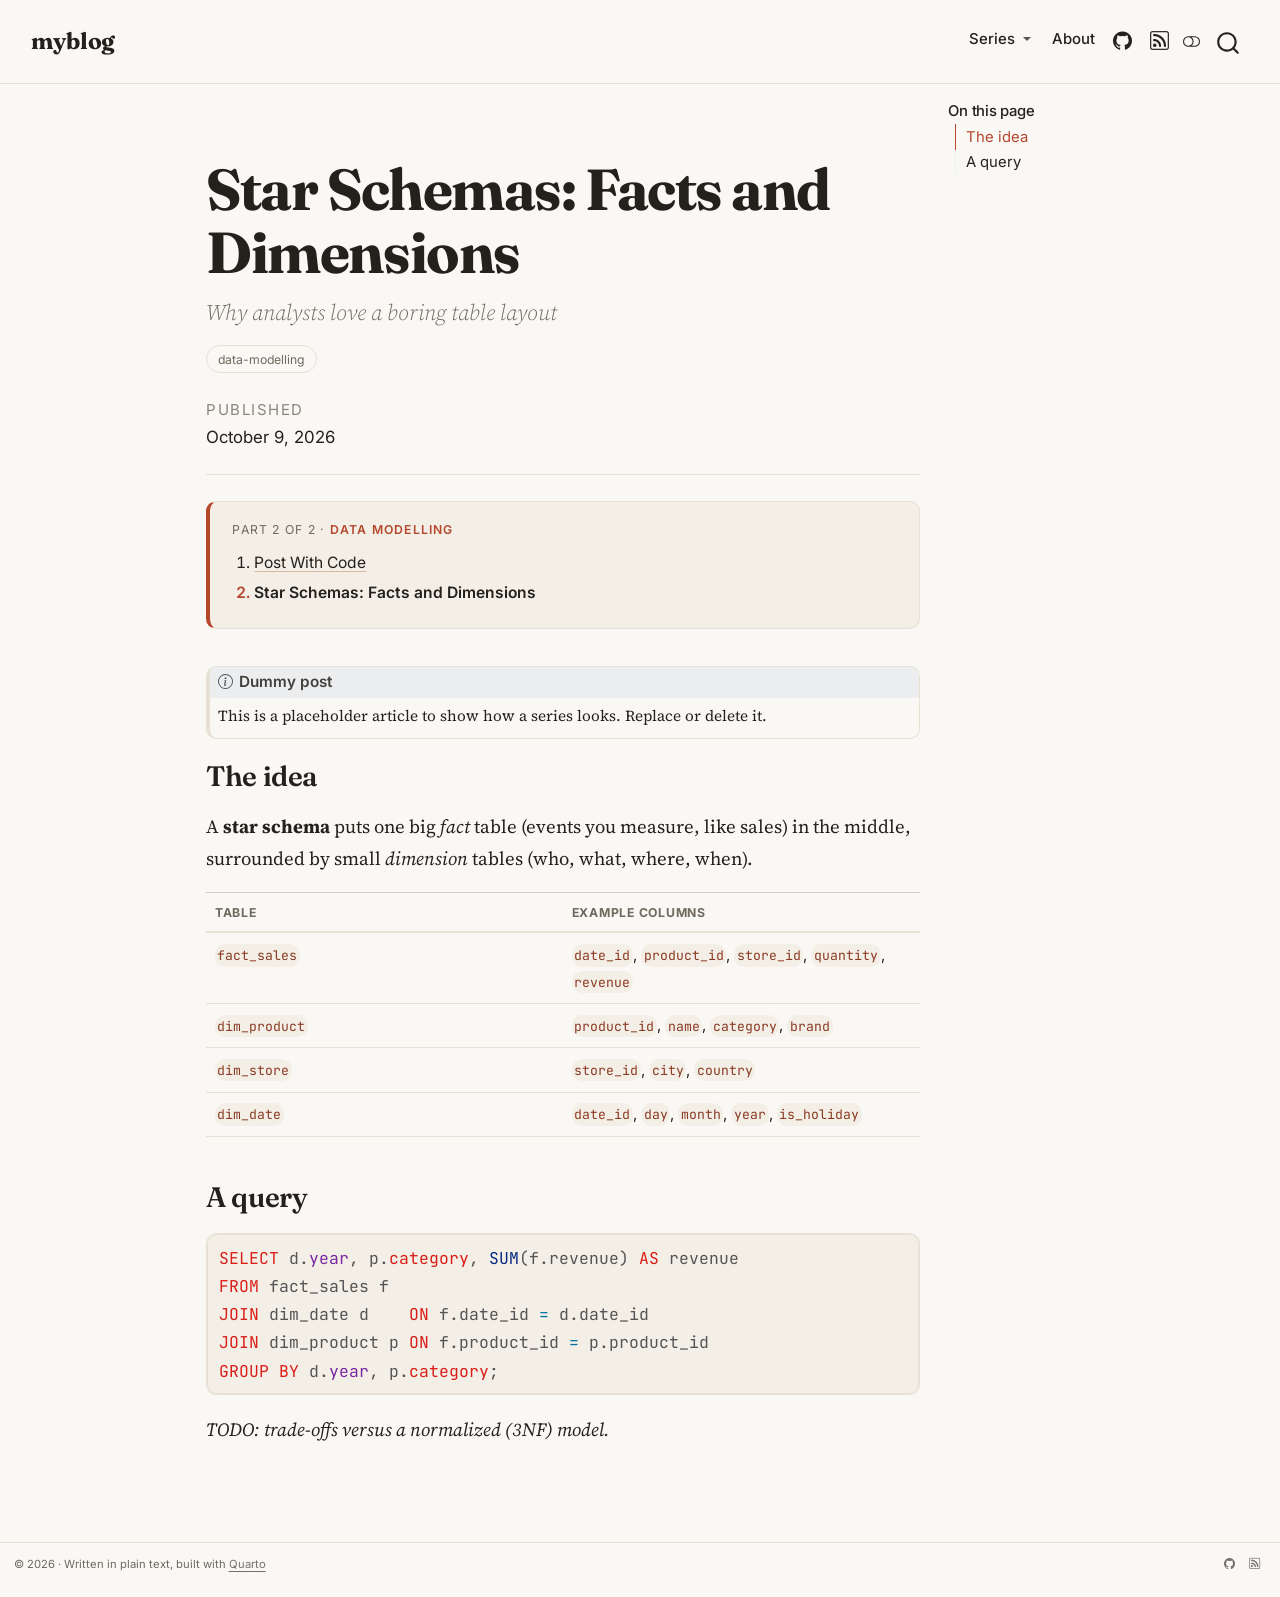
==== posts/2026-10-09-data-modelling-star-schema/index.html @ a40e3452 "Built site for gh-pages" ====
<!DOCTYPE html>
<html xmlns="http://www.w3.org/1999/xhtml" lang="en" xml:lang="en"><head>

<meta charset="utf-8">
<meta name="generator" content="quarto-1.10.19">

<meta name="viewport" content="width=device-width, initial-scale=1.0, user-scalable=yes">

<meta name="dcterms.date" content="2026-10-09">

<title>Star Schemas: Facts and Dimensions – myblog</title>
<style>
/* Default styles provided by pandoc.
** See https://pandoc.org/MANUAL.html#variables-for-html for config info.
*/
span.smallcaps{font-variant: small-caps;}
div.columns{display: flex; gap: 1.5em;}
div.column{flex: auto;}
@media screen {
div.columns{gap: min(4vw, 1.5em);}
div.column{overflow-x: auto;}
}
div.hanging-indent{margin-left: 1.5em; text-indent: -1.5em;}
ul.task-list{list-style: none;}
ul.task-list li input[type="checkbox"] {
  width: 0.8em;
  margin: 0 0.8em 0.2em -1em; /* quarto-specific, see https://github.com/quarto-dev/quarto-cli/issues/4556 */ 
  vertical-align: middle;
}
/* CSS for syntax highlighting */
html { -webkit-text-size-adjust: 100%; }
pre > code.sourceCode { white-space: pre; position: relative; }
pre > code.sourceCode > span { display: inline-block; line-height: 1.25; }
pre > code.sourceCode > span:empty { height: 1.2em; }
.sourceCode { overflow: visible; }
code.sourceCode > span { color: inherit; text-decoration: inherit; }
div.sourceCode { margin: 1em 0; }
pre.sourceCode { margin: 0; }
@media screen {
div.sourceCode { overflow: auto; }
}
@media print {
pre > code.sourceCode { white-space: pre-wrap; }
pre > code.sourceCode > span { text-indent: -5em; padding-left: 5em; }
}
pre.numberSource code
  { counter-reset: source-line 0; }
pre.numberSource code > span
  { position: relative; left: -4em; counter-increment: source-line; }
pre.numberSource code > span > a:first-child::before
  { content: counter(source-line);
    position: relative; left: -1em; text-align: right; vertical-align: baseline;
    border: none; display: inline-block;
    -webkit-touch-callout: none; -webkit-user-select: none;
    -khtml-user-select: none; -moz-user-select: none;
    -ms-user-select: none; user-select: none;
    padding: 0 4px; width: 4em;
  }
pre.numberSource { margin-left: 3em;  padding-left: 4px; }
div.sourceCode
  {   }
@media screen {
pre > code.sourceCode > span > a:first-child::before { text-decoration: underline; }
}
</style>


<script src="../../site_libs/quarto-nav/quarto-nav.js"></script>
<script src="../../site_libs/quarto-nav/headroom.min.js"></script>
<script src="../../site_libs/clipboard/clipboard.min.js"></script>
<script src="../../site_libs/quarto-search/autocomplete.umd.js"></script>
<script src="../../site_libs/quarto-search/fuse.min.js"></script>
<script src="../../site_libs/quarto-search/quarto-search.js"></script>
<meta name="quarto:offset" content="../../">
<script src="../../site_libs/quarto-html/quarto.js" type="module"></script>
<script src="../../site_libs/quarto-html/tabsets/tabsets.js" type="module"></script>
<script src="../../site_libs/quarto-html/popper.min.js"></script>
<script src="../../site_libs/quarto-html/tippy.umd.min.js"></script>
<script src="../../site_libs/quarto-html/anchor.min.js"></script>
<link href="../../site_libs/quarto-html/tippy.css" rel="stylesheet">
<link href="../../site_libs/quarto-html/quarto-syntax-highlighting-46bde0743d15085584e985840bca641f.css" rel="stylesheet" class="quarto-color-scheme" id="quarto-text-highlighting-styles">
<link href="../../site_libs/quarto-html/quarto-syntax-highlighting-dark-e36f500f64efe7cbc6f6454f2710553b.css" rel="stylesheet" class="quarto-color-scheme quarto-color-alternate" id="quarto-text-highlighting-styles">
<link href="../../site_libs/quarto-html/quarto-syntax-highlighting-46bde0743d15085584e985840bca641f.css" rel="stylesheet" class="quarto-color-scheme-extra" id="quarto-text-highlighting-styles">
<script src="../../site_libs/bootstrap/bootstrap.min.js"></script>
<link href="../../site_libs/bootstrap/bootstrap-icons.css" rel="stylesheet">
<link href="../../site_libs/bootstrap/bootstrap-b11d441aba3d8cb28b37b365ed7ef431.min.css" rel="stylesheet" append-hash="true" class="quarto-color-scheme" id="quarto-bootstrap" data-mode="light">
<link href="../../site_libs/bootstrap/bootstrap-dark-6c44ea9e0fedc453d15ab07320824f9f.min.css" rel="stylesheet" append-hash="true" class="quarto-color-scheme quarto-color-alternate" id="quarto-bootstrap" data-mode="dark">
<link href="../../site_libs/bootstrap/bootstrap-b11d441aba3d8cb28b37b365ed7ef431.min.css" rel="stylesheet" append-hash="true" class="quarto-color-scheme-extra" id="quarto-bootstrap" data-mode="light">
<script id="quarto-search-options" type="application/json">{
  "location": "navbar",
  "copy-button": false,
  "collapse-after": 3,
  "panel-placement": "end",
  "type": "overlay",
  "limit": 50,
  "keyboard-shortcut": [
    "f",
    "/",
    "s"
  ],
  "show-item-context": false,
  "language": {
    "search-no-results-text": "No results",
    "search-matching-documents-text": "matching documents",
    "search-copy-link-title": "Copy link to search",
    "search-hide-matches-text": "Hide additional matches",
    "search-more-match-text": "more match in this document",
    "search-more-matches-text": "more matches in this document",
    "search-clear-button-title": "Clear",
    "search-text-placeholder": "",
    "search-detached-cancel-button-title": "Cancel",
    "search-submit-button-title": "Submit",
    "search-label": "Search"
  }
}</script>
<style>html{ scroll-behavior: smooth; }</style>


</head>

<body class="nav-fixed quarto-light"><script id="quarto-html-before-body" type="application/javascript">
    const toggleBodyColorMode = (bsSheetEl) => {
      const mode = bsSheetEl.getAttribute("data-mode");
      const bodyEl = window.document.querySelector("body");
      if (mode === "dark") {
        bodyEl.classList.add("quarto-dark");
        bodyEl.classList.remove("quarto-light");
      } else {
        bodyEl.classList.add("quarto-light");
        bodyEl.classList.remove("quarto-dark");
      }
    }
    const toggleBodyColorPrimary = () => {
      const bsSheetEl = window.document.querySelector("link#quarto-bootstrap:not([rel=disabled-stylesheet])");
      if (bsSheetEl) {
        toggleBodyColorMode(bsSheetEl);
      }
    }
    const setColorSchemeToggle = (alternate) => {
      const toggles = window.document.querySelectorAll('.quarto-color-scheme-toggle');
      for (let i=0; i < toggles.length; i++) {
        const toggle = toggles[i];
        if (toggle) {
          if (alternate) {
            toggle.classList.add("alternate");
          } else {
            toggle.classList.remove("alternate");
          }
        }
      }
    };
    const toggleColorMode = (alternate) => {
      // Switch the stylesheets
      const primaryStylesheets = window.document.querySelectorAll('link.quarto-color-scheme:not(.quarto-color-alternate)');
      const alternateStylesheets = window.document.querySelectorAll('link.quarto-color-scheme.quarto-color-alternate');
      manageTransitions('#quarto-margin-sidebar .nav-link', false);
      if (alternate) {
        // note: dark is layered on light, we don't disable primary!
        enableStylesheet(alternateStylesheets);
        for (const sheetNode of alternateStylesheets) {
          if (sheetNode.id === "quarto-bootstrap") {
            toggleBodyColorMode(sheetNode);
          }
        }
      } else {
        disableStylesheet(alternateStylesheets);
        enableStylesheet(primaryStylesheets)
        toggleBodyColorPrimary();
      }
      manageTransitions('#quarto-margin-sidebar .nav-link', true);
      // Switch the toggles
      setColorSchemeToggle(alternate)
      // Hack to workaround the fact that safari doesn't
      // properly recolor the scrollbar when toggling (#1455)
      if (navigator.userAgent.indexOf('Safari') > 0 && navigator.userAgent.indexOf('Chrome') == -1) {
        manageTransitions("body", false);
        window.scrollTo(0, 1);
        setTimeout(() => {
          window.scrollTo(0, 0);
          manageTransitions("body", true);
        }, 40);
      }
    }
    const disableStylesheet = (stylesheets) => {
      for (let i=0; i < stylesheets.length; i++) {
        const stylesheet = stylesheets[i];
        stylesheet.rel = 'disabled-stylesheet';
      }
    }
    const enableStylesheet = (stylesheets) => {
      for (let i=0; i < stylesheets.length; i++) {
        const stylesheet = stylesheets[i];
        if(stylesheet.rel !== 'stylesheet') { // for Chrome, which will still FOUC without this check
          stylesheet.rel = 'stylesheet';
        }
      }
    }
    const manageTransitions = (selector, allowTransitions) => {
      const els = window.document.querySelectorAll(selector);
      for (let i=0; i < els.length; i++) {
        const el = els[i];
        if (allowTransitions) {
          el.classList.remove('notransition');
        } else {
          el.classList.add('notransition');
        }
      }
    }
    const isFileUrl = () => {
      return window.location.protocol === 'file:';
    }
    const hasAlternateSentinel = () => {
      let styleSentinel = getColorSchemeSentinel();
      if (styleSentinel !== null) {
        return styleSentinel === "alternate";
      } else {
        return false;
      }
    }
    const setStyleSentinel = (alternate) => {
      const value = alternate ? "alternate" : "default";
      if (!isFileUrl()) {
        window.localStorage.setItem("quarto-color-scheme", value);
      } else {
        localAlternateSentinel = value;
      }
    }
    const getColorSchemeSentinel = () => {
      if (!isFileUrl()) {
        const storageValue = window.localStorage.getItem("quarto-color-scheme");
        return storageValue != null ? storageValue : localAlternateSentinel;
      } else {
        return localAlternateSentinel;
      }
    }
    const toggleGiscusIfUsed = (isAlternate, darkModeDefault) => {
      const baseTheme = document.querySelector('#giscus-base-theme')?.value ?? 'light';
      const alternateTheme = document.querySelector('#giscus-alt-theme')?.value ?? 'dark';
      let newTheme = '';
      if(authorPrefersDark) {
        newTheme = isAlternate ? baseTheme : alternateTheme;
      } else {
        newTheme = isAlternate ? alternateTheme : baseTheme;
      }
      const changeGiscusTheme = () => {
        // From: https://github.com/giscus/giscus/issues/336
        const sendMessage = (message) => {
          const iframe = document.querySelector('iframe.giscus-frame');
          if (!iframe) return;
          iframe.contentWindow.postMessage({ giscus: message }, 'https://giscus.app');
        }
        sendMessage({
          setConfig: {
            theme: newTheme
          }
        });
      }
      const isGiscussLoaded = window.document.querySelector('iframe.giscus-frame') !== null;
      if (isGiscussLoaded) {
        changeGiscusTheme();
      }
    };
    const authorPrefersDark = false;
    const queryPrefersDark = window.matchMedia('(prefers-color-scheme: dark)');
    const darkModeDefault = queryPrefersDark.matches;
      document.querySelector('link#quarto-text-highlighting-styles.quarto-color-scheme-extra').rel = 'disabled-stylesheet';
      document.querySelector('link#quarto-bootstrap.quarto-color-scheme-extra').rel = 'disabled-stylesheet';
    let localAlternateSentinel = darkModeDefault ? 'alternate' : 'default';
    // Dark / light mode switch
    window.quartoToggleColorScheme = () => {
      // Read the current dark / light value
      let toAlternate = !hasAlternateSentinel();
      toggleColorMode(toAlternate);
      setStyleSentinel(toAlternate);
      toggleGiscusIfUsed(toAlternate, darkModeDefault);
      window.dispatchEvent(new Event('resize'));
    };
    queryPrefersDark.addEventListener("change", e => {
      if(window.localStorage.getItem("quarto-color-scheme") !== null)
        return;
      const alternate = e.matches
      toggleColorMode(alternate);
      localAlternateSentinel = e.matches ? 'alternate' : 'default'; // this is used alongside local storage!
      toggleGiscusIfUsed(alternate, darkModeDefault);
    });
    // Switch to dark mode if need be
    if (hasAlternateSentinel()) {
      toggleColorMode(true);
    } else {
      toggleColorMode(false);
    }
  </script>

<div id="quarto-search-results"></div>
  <header id="quarto-header" class="headroom fixed-top">
    <nav class="navbar navbar-expand-lg " data-bs-theme="dark">
      <div class="navbar-container container-fluid">
      <div class="navbar-brand-container mx-auto">
    <a class="navbar-brand" href="../../index.html">
    <span class="navbar-title">myblog</span>
    </a>
  </div>
            <div id="quarto-search" class="" title="Search"></div>
          <button class="navbar-toggler" type="button" data-bs-toggle="collapse" data-bs-target="#navbarCollapse" aria-controls="navbarCollapse" role="menu" aria-expanded="false" aria-label="Toggle navigation" onclick="if (window.quartoToggleHeadroom) { window.quartoToggleHeadroom(); }">
  <span class="navbar-toggler-icon"></span>
</button>
          <div class="collapse navbar-collapse" id="navbarCollapse">
            <ul class="navbar-nav navbar-nav-scroll ms-auto">
  <li class="nav-item dropdown ">
    <a class="nav-link dropdown-toggle" href="#" id="nav-menu-series" role="link" data-bs-toggle="dropdown" aria-expanded="false">
 <span class="menu-text">Series</span>
    </a>
    <ul class="dropdown-menu dropdown-menu-end" aria-labelledby="nav-menu-series">    
        <li>
    <a class="dropdown-item" href="../../series/data-modelling.html">
 <span class="dropdown-text">Data modelling</span></a>
  </li>  
    </ul>
  </li>
  <li class="nav-item">
    <a class="nav-link" href="../../about.html"> 
<span class="menu-text">About</span></a>
  </li>  
  <li class="nav-item compact">
    <a class="nav-link" href="https://github.com/ktruongme"> <i class="bi bi-github" role="img">
</i> 
<span class="menu-text"></span></a>
  </li>  
  <li class="nav-item compact">
    <a class="nav-link" href="../../index.xml"> <i class="bi bi-rss" role="img">
</i> 
<span class="menu-text"></span></a>
  </li>  
</ul>
          </div> <!-- /navcollapse -->
            <div class="quarto-navbar-tools">
  <a href="" class="quarto-color-scheme-toggle quarto-navigation-tool  px-1" onclick="window.quartoToggleColorScheme(); return false;" title="Toggle dark mode"><i class="bi"></i></a>
</div>
      </div> <!-- /container-fluid -->
    </nav>
</header>
<!-- content -->
<div id="quarto-content" class="quarto-container page-columns page-rows-contents page-layout-article page-navbar">
<!-- sidebar -->
<!-- margin-sidebar -->
    <div id="quarto-margin-sidebar" class="sidebar margin-sidebar">
        <nav id="TOC" role="doc-toc" class="toc-active">
    <h2 id="toc-title">On this page</h2>
   
  <ul>
  <li><a href="#the-idea" id="toc-the-idea" class="nav-link active" data-scroll-target="#the-idea">The idea</a></li>
  <li><a href="#a-query" id="toc-a-query" class="nav-link" data-scroll-target="#a-query">A query</a></li>
  </ul>
</nav>
    </div>
<!-- main -->
<main class="content" id="quarto-document-content">


<header id="title-block-header" class="quarto-title-block default">
<div class="quarto-title">
<h1 class="title">Star Schemas: Facts and Dimensions</h1>
<p class="subtitle lead">Why analysts love a boring table layout</p>
  <div class="quarto-categories">
    <div class="quarto-category">data-modelling</div>
  </div>
  </div>



<div class="quarto-title-meta">

    
    <div>
    <div class="quarto-title-meta-heading">Published</div>
    <div class="quarto-title-meta-contents">
      <p class="date">October 9, 2026</p>
    </div>
  </div>
  
    
  </div>
  


</header>


<div class="series-box">
  <div class="series-label">Part 2 of 2 · <a href="../../series/data-modelling.html">Data modelling</a></div>
  <ol class="series-list">
<li><a href="../post-with-code/">Post With Code</a></li>
<li class="current"><span>Star Schemas: Facts and Dimensions</span></li>
  </ol>
</div>
<div class="callout callout-style-default callout-note callout-titled">
<div class="callout-header d-flex align-content-center">
<div class="callout-icon-container">
<i class="callout-icon"></i>
</div>
<div class="callout-title-container flex-fill">
<span class="screen-reader-only">Note</span>Dummy post
</div>
</div>
<div class="callout-body-container callout-body">
<p>This is a placeholder article to show how a series looks. Replace or delete it.</p>
</div>
</div>
<section id="the-idea" class="level2">
<h2 class="anchored" data-anchor-id="the-idea">The idea</h2>
<p>A <strong>star schema</strong> puts one big <em>fact</em> table (events you measure, like sales) in the middle, surrounded by small <em>dimension</em> tables (who, what, where, when).</p>
<table class="caption-top table">
<colgroup>
<col style="width: 50%">
<col style="width: 50%">
</colgroup>
<thead>
<tr class="header">
<th>Table</th>
<th>Example columns</th>
</tr>
</thead>
<tbody>
<tr class="odd">
<td><code>fact_sales</code></td>
<td><code>date_id</code>, <code>product_id</code>, <code>store_id</code>, <code>quantity</code>, <code>revenue</code></td>
</tr>
<tr class="even">
<td><code>dim_product</code></td>
<td><code>product_id</code>, <code>name</code>, <code>category</code>, <code>brand</code></td>
</tr>
<tr class="odd">
<td><code>dim_store</code></td>
<td><code>store_id</code>, <code>city</code>, <code>country</code></td>
</tr>
<tr class="even">
<td><code>dim_date</code></td>
<td><code>date_id</code>, <code>day</code>, <code>month</code>, <code>year</code>, <code>is_holiday</code></td>
</tr>
</tbody>
</table>
</section>
<section id="a-query" class="level2">
<h2 class="anchored" data-anchor-id="a-query">A query</h2>
<div class="code-copy-outer-scaffold"><div class="sourceCode" id="cb1"><pre class="sourceCode sql code-with-copy"><code class="sourceCode sql"><span id="cb1-1"><a href="#cb1-1" aria-hidden="true" tabindex="-1"></a><span class="kw">SELECT</span> d.<span class="dt">year</span>, p.<span class="kw">category</span>, <span class="fu">SUM</span>(f.revenue) <span class="kw">AS</span> revenue</span>
<span id="cb1-2"><a href="#cb1-2" aria-hidden="true" tabindex="-1"></a><span class="kw">FROM</span> fact_sales f</span>
<span id="cb1-3"><a href="#cb1-3" aria-hidden="true" tabindex="-1"></a><span class="kw">JOIN</span> dim_date d    <span class="kw">ON</span> f.date_id <span class="op">=</span> d.date_id</span>
<span id="cb1-4"><a href="#cb1-4" aria-hidden="true" tabindex="-1"></a><span class="kw">JOIN</span> dim_product p <span class="kw">ON</span> f.product_id <span class="op">=</span> p.product_id</span>
<span id="cb1-5"><a href="#cb1-5" aria-hidden="true" tabindex="-1"></a><span class="kw">GROUP</span> <span class="kw">BY</span> d.<span class="dt">year</span>, p.<span class="kw">category</span>;</span></code></pre></div><button title="Copy to Clipboard" class="code-copy-button"><i class="bi"></i></button></div>
<p><em>TODO: trade-offs versus a normalized (3NF) model.</em></p>


</section>

</main> <!-- /main -->
<script id="quarto-html-after-body" type="application/javascript">
  window.document.addEventListener("DOMContentLoaded", function (event) {
    // Ensure there is a toggle, if there isn't float one in the top right
    if (window.document.querySelector('.quarto-color-scheme-toggle') === null) {
      const a = window.document.createElement('a');
      a.classList.add('top-right');
      a.classList.add('quarto-color-scheme-toggle');
      a.href = "";
      a.onclick = function() { try { window.quartoToggleColorScheme(); } catch {} return false; };
      const i = window.document.createElement("i");
      i.classList.add('bi');
      a.appendChild(i);
      window.document.body.appendChild(a);
    }
    setColorSchemeToggle(hasAlternateSentinel())
    const icon = "";
    const anchorJS = new window.AnchorJS();
    anchorJS.options = {
      placement: 'right',
      icon: icon
    };
    anchorJS.add('.anchored');
    const isCodeAnnotation = (el) => {
      for (const clz of el.classList) {
        if (clz.startsWith('code-annotation-')) {                     
          return true;
        }
      }
      return false;
    }
    const onCopySuccess = function(e) {
      // button target
      const button = e.trigger;
      // don't keep focus
      button.blur();
      // flash "checked"
      button.classList.add('code-copy-button-checked');
      var currentTitle = button.getAttribute("title");
      button.setAttribute("title", "Copied!");
      let tooltip;
      if (window.bootstrap) {
        button.setAttribute("data-bs-toggle", "tooltip");
        button.setAttribute("data-bs-placement", "left");
        button.setAttribute("data-bs-title", "Copied!");
        tooltip = new bootstrap.Tooltip(button, 
          { trigger: "manual", 
            customClass: "code-copy-button-tooltip",
            offset: [0, -8]});
        tooltip.show();    
      }
      setTimeout(function() {
        if (tooltip) {
          tooltip.hide();
          button.removeAttribute("data-bs-title");
          button.removeAttribute("data-bs-toggle");
          button.removeAttribute("data-bs-placement");
        }
        button.setAttribute("title", currentTitle);
        button.classList.remove('code-copy-button-checked');
      }, 1000);
      // clear code selection
      e.clearSelection();
    }
    const getTextToCopy = function(trigger) {
      const outerScaffold = trigger.parentElement.cloneNode(true);
      const codeEl = outerScaffold.querySelector('code');
      for (const childEl of codeEl.children) {
        if (isCodeAnnotation(childEl)) {
          childEl.remove();
        }
      }
      return codeEl.innerText;
    }
    const clipboard = new window.ClipboardJS('.code-copy-button:not([data-in-quarto-modal])', {
      text: getTextToCopy
    });
    clipboard.on('success', onCopySuccess);
    if (window.document.getElementById('quarto-embedded-source-code-modal')) {
      const clipboardModal = new window.ClipboardJS('.code-copy-button[data-in-quarto-modal]', {
        text: getTextToCopy,
        container: window.document.getElementById('quarto-embedded-source-code-modal')
      });
      clipboardModal.on('success', onCopySuccess);
    }
      var localhostRegex = new RegExp(/^(?:http|https):\/\/localhost\:?[0-9]*\//);
      var mailtoRegex = new RegExp(/^mailto:/);
        var filterRegex = new RegExp("https:\/\/ktruongme\.github\.io");
      var isInternal = (href) => {
          return filterRegex.test(href) || localhostRegex.test(href) || mailtoRegex.test(href);
      }
      // Inspect non-navigation links and adorn them if external
     var links = window.document.querySelectorAll('a[href]:not(.nav-link):not(.navbar-brand):not(.toc-action):not(.sidebar-link):not(.sidebar-item-toggle):not(.pagination-link):not(.no-external):not([aria-hidden]):not(.dropdown-item):not(.quarto-navigation-tool):not(.about-link)');
      for (var i=0; i<links.length; i++) {
        const link = links[i];
        if (!isInternal(link.href)) {
          // undo the damage that might have been done by quarto-nav.js in the case of
          // links that we want to consider external
          if (link.dataset.originalHref !== undefined) {
            link.href = link.dataset.originalHref;
          }
            // target, if specified
            link.setAttribute("target", "_blank");
            if (link.getAttribute("rel") === null) {
              link.setAttribute("rel", "noopener");
            }
        }
      }
    function tippyHover(el, contentFn, onTriggerFn, onUntriggerFn) {
      const config = {
        allowHTML: true,
        maxWidth: 500,
        delay: 100,
        arrow: false,
        appendTo: function(el) {
            return el.parentElement;
        },
        interactive: true,
        interactiveBorder: 10,
        theme: 'quarto',
        placement: 'bottom-start',
      };
      if (contentFn) {
        config.content = contentFn;
      }
      if (onTriggerFn) {
        config.onTrigger = onTriggerFn;
      }
      if (onUntriggerFn) {
        config.onUntrigger = onUntriggerFn;
      }
      window.tippy(el, config); 
    }
    const noterefs = window.document.querySelectorAll('a[role="doc-noteref"]');
    for (var i=0; i<noterefs.length; i++) {
      const ref = noterefs[i];
      tippyHover(ref, function() {
        // use id or data attribute instead here
        let href = ref.getAttribute('data-footnote-href') || ref.getAttribute('href');
        try { href = new URL(href).hash; } catch {}
        const id = href.replace(/^#\/?/, "");
        const note = window.document.getElementById(id);
        if (note) {
          return note.innerHTML;
        } else {
          return "";
        }
      });
    }
    const xrefs = window.document.querySelectorAll('a.quarto-xref');
    const processXRef = (id, note) => {
      // Strip column container classes
      const stripColumnClz = (el) => {
        el.classList.remove("page-full", "page-columns");
        if (el.children) {
          for (const child of el.children) {
            stripColumnClz(child);
          }
        }
      }
      stripColumnClz(note)
      if (id === null || id.startsWith('sec-')) {
        // Special case sections, only their first couple elements
        const container = document.createElement("div");
        if (note.children && note.children.length > 2) {
          container.appendChild(note.children[0].cloneNode(true));
          for (let i = 1; i < note.children.length; i++) {
            const child = note.children[i];
            if (child.tagName === "P" && child.innerText === "") {
              continue;
            } else {
              container.appendChild(child.cloneNode(true));
              break;
            }
          }
          if (window.Quarto?.typesetMath) {
            window.Quarto.typesetMath(container);
          }
          return container.innerHTML
        } else {
          if (window.Quarto?.typesetMath) {
            window.Quarto.typesetMath(note);
          }
          return note.innerHTML;
        }
      } else {
        // Remove any anchor links if they are present
        const anchorLink = note.querySelector('a.anchorjs-link');
        if (anchorLink) {
          anchorLink.remove();
        }
        if (window.Quarto?.typesetMath) {
          window.Quarto.typesetMath(note);
        }
        if (note.classList.contains("callout")) {
          return note.outerHTML;
        } else {
          return note.innerHTML;
        }
      }
    }
    for (var i=0; i<xrefs.length; i++) {
      const xref = xrefs[i];
      tippyHover(xref, undefined, function(instance) {
        instance.disable();
        let url = xref.getAttribute('href');
        let hash = undefined; 
        if (url.startsWith('#')) {
          hash = url;
        } else {
          try { hash = new URL(url).hash; } catch {}
        }
        if (hash) {
          const id = hash.replace(/^#\/?/, "");
          const note = window.document.getElementById(id);
          if (note !== null) {
            try {
              const html = processXRef(id, note.cloneNode(true));
              instance.setContent(html);
            } finally {
              instance.enable();
              instance.show();
            }
          } else {
            // See if we can fetch this
            fetch(url.split('#')[0])
            .then(res => res.text())
            .then(html => {
              const parser = new DOMParser();
              const htmlDoc = parser.parseFromString(html, "text/html");
              const note = htmlDoc.getElementById(id);
              if (note !== null) {
                const html = processXRef(id, note);
                instance.setContent(html);
              } 
            }).finally(() => {
              instance.enable();
              instance.show();
            });
          }
        } else {
          // See if we can fetch a full url (with no hash to target)
          // This is a special case and we should probably do some content thinning / targeting
          fetch(url)
          .then(res => res.text())
          .then(html => {
            const parser = new DOMParser();
            const htmlDoc = parser.parseFromString(html, "text/html");
            const note = htmlDoc.querySelector('main.content');
            if (note !== null) {
              // This should only happen for chapter cross references
              // (since there is no id in the URL)
              // remove the first header
              if (note.children.length > 0 && note.children[0].tagName === "HEADER") {
                note.children[0].remove();
              }
              const html = processXRef(null, note);
              instance.setContent(html);
            } 
          }).finally(() => {
            instance.enable();
            instance.show();
          });
        }
      }, function(instance) {
      });
    }
        let selectedAnnoteEl;
        const selectorForAnnotation = ( cell, annotation) => {
          let cellAttr = 'data-code-cell="' + cell + '"';
          let lineAttr = 'data-code-annotation="' +  annotation + '"';
          const selector = 'span[' + cellAttr + '][' + lineAttr + ']';
          return selector;
        }
        const selectCodeLines = (annoteEl) => {
          const doc = window.document;
          const targetCell = annoteEl.getAttribute("data-target-cell");
          const targetAnnotation = annoteEl.getAttribute("data-target-annotation");
          const annoteSpan = window.document.querySelector(selectorForAnnotation(targetCell, targetAnnotation));
          const lines = annoteSpan.getAttribute("data-code-lines").split(",");
          const lineIds = lines.map((line) => {
            return targetCell + "-" + line;
          })
          let top = null;
          let height = null;
          let parent = null;
          if (lineIds.length > 0) {
              //compute the position of the single el (top and bottom and make a div)
              const el = window.document.getElementById(lineIds[0]);
              top = el.offsetTop;
              height = el.offsetHeight;
              parent = el.parentElement.parentElement;
            if (lineIds.length > 1) {
              const lastEl = window.document.getElementById(lineIds[lineIds.length - 1]);
              const bottom = lastEl.offsetTop + lastEl.offsetHeight;
              height = bottom - top;
            }
            if (top !== null && height !== null && parent !== null) {
              // cook up a div (if necessary) and position it 
              let div = window.document.getElementById("code-annotation-line-highlight");
              if (div === null) {
                div = window.document.createElement("div");
                div.setAttribute("id", "code-annotation-line-highlight");
                div.style.position = 'absolute';
                parent.appendChild(div);
              }
              div.style.top = top - 2 + "px";
              div.style.height = height + 4 + "px";
              div.style.left = 0;
              let gutterDiv = window.document.getElementById("code-annotation-line-highlight-gutter");
              if (gutterDiv === null) {
                gutterDiv = window.document.createElement("div");
                gutterDiv.setAttribute("id", "code-annotation-line-highlight-gutter");
                gutterDiv.style.position = 'absolute';
                const codeCell = window.document.getElementById(targetCell);
                const gutter = codeCell.querySelector('.code-annotation-gutter');
                gutter.appendChild(gutterDiv);
              }
              gutterDiv.style.top = top - 2 + "px";
              gutterDiv.style.height = height + 4 + "px";
            }
            selectedAnnoteEl = annoteEl;
          }
        };
        const unselectCodeLines = () => {
          const elementsIds = ["code-annotation-line-highlight", "code-annotation-line-highlight-gutter"];
          elementsIds.forEach((elId) => {
            const div = window.document.getElementById(elId);
            if (div) {
              div.remove();
            }
          });
          selectedAnnoteEl = undefined;
        };
          // Handle positioning of the toggle
      window.addEventListener(
        "resize",
        throttle(() => {
          elRect = undefined;
          if (selectedAnnoteEl) {
            selectCodeLines(selectedAnnoteEl);
          }
        }, 10)
      );
      function throttle(fn, ms) {
      let throttle = false;
      let timer;
        return (...args) => {
          if(!throttle) { // first call gets through
              fn.apply(this, args);
              throttle = true;
          } else { // all the others get throttled
              if(timer) clearTimeout(timer); // cancel #2
              timer = setTimeout(() => {
                fn.apply(this, args);
                timer = throttle = false;
              }, ms);
          }
        };
      }
        // Attach click handler to the DT
        const annoteDls = window.document.querySelectorAll('dt[data-target-cell]');
        for (const annoteDlNode of annoteDls) {
          annoteDlNode.addEventListener('click', (event) => {
            const clickedEl = event.target;
            if (clickedEl !== selectedAnnoteEl) {
              unselectCodeLines();
              const activeEl = window.document.querySelector('dt[data-target-cell].code-annotation-active');
              if (activeEl) {
                activeEl.classList.remove('code-annotation-active');
              }
              selectCodeLines(clickedEl);
              clickedEl.classList.add('code-annotation-active');
            } else {
              // Unselect the line
              unselectCodeLines();
              clickedEl.classList.remove('code-annotation-active');
            }
          });
        }
    const findCites = (el) => {
      const parentEl = el.parentElement;
      if (parentEl) {
        const cites = parentEl.dataset.cites;
        if (cites) {
          return {
            el,
            cites: cites.split(' ')
          };
        } else {
          return findCites(el.parentElement)
        }
      } else {
        return undefined;
      }
    };
    var bibliorefs = window.document.querySelectorAll('a[role="doc-biblioref"]');
    for (var i=0; i<bibliorefs.length; i++) {
      const ref = bibliorefs[i];
      const citeInfo = findCites(ref);
      if (citeInfo) {
        tippyHover(citeInfo.el, function() {
          var popup = window.document.createElement('div');
          citeInfo.cites.forEach(function(cite) {
            var citeDiv = window.document.createElement('div');
            citeDiv.classList.add('hanging-indent');
            citeDiv.classList.add('csl-entry');
            var biblioDiv = window.document.getElementById('ref-' + cite);
            if (biblioDiv) {
              citeDiv.innerHTML = biblioDiv.innerHTML;
            }
            popup.appendChild(citeDiv);
          });
          return popup.innerHTML;
        });
      }
    }
  });
  </script>
</div> <!-- /content -->
<footer class="footer">
  <div class="nav-footer">
    <div class="nav-footer-left">
<p>© 2026 · Written in plain text, built with <a href="https://quarto.org">Quarto</a></p>
</div>   
    <div class="nav-footer-center">
      &nbsp;
    </div>
    <div class="nav-footer-right">
      <ul class="footer-items list-unstyled">
    <li class="nav-item compact">
    <a class="nav-link" href="https://github.com/ktruongme">
      <i class="bi bi-github" role="img">
</i> 
    </a>
  </li>  
    <li class="nav-item compact">
    <a class="nav-link" href="../../index.xml">
      <i class="bi bi-rss" role="img">
</i> 
    </a>
  </li>  
</ul>
    </div>
  </div>
</footer>




<script src="../../site_libs/quarto-html/zenscroll-min.js"></script>
</body></html>
---- site_libs/quarto-html/tippy.css ----
.tippy-box[data-animation=fade][data-state=hidden]{opacity:0}[data-tippy-root]{max-width:calc(100vw - 10px)}.tippy-box{position:relative;background-color:#333;color:#fff;border-radius:4px;font-size:14px;line-height:1.4;white-space:normal;outline:0;transition-property:transform,visibility,opacity}.tippy-box[data-placement^=top]>.tippy-arrow{bottom:0}.tippy-box[data-placement^=top]>.tippy-arrow:before{bottom:-7px;left:0;border-width:8px 8px 0;border-top-color:initial;transform-origin:center top}.tippy-box[data-placement^=bottom]>.tippy-arrow{top:0}.tippy-box[data-placement^=bottom]>.tippy-arrow:before{top:-7px;left:0;border-width:0 8px 8px;border-bottom-color:initial;transform-origin:center bottom}.tippy-box[data-placement^=left]>.tippy-arrow{right:0}.tippy-box[data-placement^=left]>.tippy-arrow:before{border-width:8px 0 8px 8px;border-left-color:initial;right:-7px;transform-origin:center left}.tippy-box[data-placement^=right]>.tippy-arrow{left:0}.tippy-box[data-placement^=right]>.tippy-arrow:before{left:-7px;border-width:8px 8px 8px 0;border-right-color:initial;transform-origin:center right}.tippy-box[data-inertia][data-state=visible]{transition-timing-function:cubic-bezier(.54,1.5,.38,1.11)}.tippy-arrow{width:16px;height:16px;color:#333}.tippy-arrow:before{content:"";position:absolute;border-color:transparent;border-style:solid}.tippy-content{position:relative;padding:5px 9px;z-index:1}
---- site_libs/quarto-html/quarto-syntax-highlighting-46bde0743d15085584e985840bca641f.css ----
/* quarto syntax highlight colors */
:root {
  --quarto-hl-ot-color: #d91e18;
  --quarto-hl-at-color: #a55a00;
  --quarto-hl-ss-color: #008000;
  --quarto-hl-an-color: #696969;
  --quarto-hl-fu-color: #06287e;
  --quarto-hl-st-color: #008000;
  --quarto-hl-cf-color: #d91e18;
  --quarto-hl-op-color: #00769e;
  --quarto-hl-er-color: #7928a1;
  --quarto-hl-bn-color: #7928a1;
  --quarto-hl-al-color: #7928a1;
  --quarto-hl-va-color: #a55a00;
  --quarto-hl-bu-color: inherit;
  --quarto-hl-ex-color: inherit;
  --quarto-hl-pp-color: #7928a1;
  --quarto-hl-in-color: #696969;
  --quarto-hl-vs-color: #008000;
  --quarto-hl-wa-color: #696969;
  --quarto-hl-do-color: #696969;
  --quarto-hl-im-color: inherit;
  --quarto-hl-ch-color: #008000;
  --quarto-hl-dt-color: #7928a1;
  --quarto-hl-fl-color: #a55a00;
  --quarto-hl-co-color: #696969;
  --quarto-hl-cv-color: #696969;
  --quarto-hl-cn-color: #d91e18;
  --quarto-hl-sc-color: #00769e;
  --quarto-hl-dv-color: #7928a1;
  --quarto-hl-kw-color: #d91e18;
}

/* other quarto variables */
:root {
  --quarto-font-monospace: "JetBrains Mono", ui-monospace, monospace;
}

/* syntax highlight based on Pandoc's rules */
pre > code.sourceCode > span {
  color: #545454;
}

code.sourceCode > span {
  color: #545454;
}

div.sourceCode,
div.sourceCode pre.sourceCode {
  color: #545454;
}

/* Normal */
code span {
  color: #545454;
}

/* Alert */
code span.al {
  color: #7928a1;
  font-style: inherit;
}

/* Annotation */
code span.an {
  color: #696969;
  font-style: inherit;
}

/* Attribute */
code span.at {
  color: #a55a00;
  font-style: inherit;
}

/* BaseN */
code span.bn {
  color: #7928a1;
  font-style: inherit;
}

/* BuiltIn */
code span.bu {
  font-style: inherit;
}

/* ControlFlow */
code span.cf {
  color: #d91e18;
  font-style: inherit;
}

/* Char */
code span.ch {
  color: #008000;
  font-style: inherit;
}

/* Constant */
code span.cn {
  color: #d91e18;
  font-style: inherit;
}

/* Comment */
code span.co {
  color: #696969;
  font-style: inherit;
}

/* CommentVar */
code span.cv {
  color: #696969;
  font-style: italic;
}

/* Documentation */
code span.do {
  color: #696969;
  font-style: italic;
}

/* DataType */
code span.dt {
  color: #7928a1;
  font-style: inherit;
}

/* DecVal */
code span.dv {
  color: #7928a1;
  font-style: inherit;
}

/* Error */
code span.er {
  color: #7928a1;
  font-style: inherit;
}

/* Extension */
code span.ex {
  font-style: inherit;
}

/* Float */
code span.fl {
  color: #a55a00;
  font-style: inherit;
}

/* Function */
code span.fu {
  color: #06287e;
  font-style: inherit;
}

/* Import */
code span.im {
  font-style: inherit;
}

/* Information */
code span.in {
  color: #696969;
  font-style: inherit;
}

/* Keyword */
code span.kw {
  color: #d91e18;
  font-style: inherit;
}

/* Operator */
code span.op {
  color: #00769e;
  font-style: inherit;
}

/* Other */
code span.ot {
  color: #d91e18;
  font-style: inherit;
}

/* Preprocessor */
code span.pp {
  color: #7928a1;
  font-style: inherit;
}

/* SpecialChar */
code span.sc {
  color: #00769e;
  font-style: inherit;
}

/* SpecialString */
code span.ss {
  color: #008000;
  font-style: inherit;
}

/* String */
code span.st {
  color: #008000;
  font-style: inherit;
}

/* Variable */
code span.va {
  color: #a55a00;
  font-style: inherit;
}

/* VerbatimString */
code span.vs {
  color: #008000;
  font-style: inherit;
}

/* Warning */
code span.wa {
  color: #696969;
  font-style: italic;
}

.prevent-inlining {
  content: "</";
}

/*# sourceMappingURL=d0687224f79aef5d9cae8f6ac35aa2db.css.map */
---- site_libs/quarto-html/quarto-syntax-highlighting-dark-e36f500f64efe7cbc6f6454f2710553b.css ----
/* quarto syntax highlight colors */
:root {
  --quarto-hl-ot-color: #ffa07a;
  --quarto-hl-at-color: #ffd700;
  --quarto-hl-ss-color: #abe338;
  --quarto-hl-an-color: #d4d0ab;
  --quarto-hl-fu-color: #ffd700;
  --quarto-hl-st-color: #abe338;
  --quarto-hl-cf-color: #ffa07a;
  --quarto-hl-op-color: #00e0e0;
  --quarto-hl-er-color: #dcc6e0;
  --quarto-hl-bn-color: #dcc6e0;
  --quarto-hl-al-color: #dcc6e0;
  --quarto-hl-va-color: #f5ab35;
  --quarto-hl-bu-color: #f5ab35;
  --quarto-hl-ex-color: #ffd700;
  --quarto-hl-pp-color: #dcc6e0;
  --quarto-hl-in-color: #d4d0ab;
  --quarto-hl-vs-color: #abe338;
  --quarto-hl-wa-color: #d4d0ab;
  --quarto-hl-do-color: #d4d0ab;
  --quarto-hl-ch-color: #abe338;
  --quarto-hl-dt-color: #dcc6e0;
  --quarto-hl-fl-color: #f5ab35;
  --quarto-hl-co-color: #d4d0ab;
  --quarto-hl-cv-color: #d4d0ab;
  --quarto-hl-cn-color: #ffa07a;
  --quarto-hl-sc-color: #00e0e0;
  --quarto-hl-dv-color: #dcc6e0;
  --quarto-hl-kw-color: #ffa07a;
}

/* other quarto variables */
:root {
  --quarto-font-monospace: "JetBrains Mono", ui-monospace, monospace;
}

/* syntax highlight based on Pandoc's rules */
pre > code.sourceCode > span {
  color: #f8f8f2;
}

code.sourceCode > span {
  color: #f8f8f2;
}

div.sourceCode,
div.sourceCode pre.sourceCode {
  color: #f8f8f2;
}

/* Normal */
code span {
  color: #f8f8f2;
}

/* Alert */
code span.al {
  color: #dcc6e0;
  font-style: inherit;
}

/* Annotation */
code span.an {
  color: #d4d0ab;
  font-style: inherit;
}

/* Attribute */
code span.at {
  color: #ffd700;
  font-style: inherit;
}

/* BaseN */
code span.bn {
  color: #dcc6e0;
  font-style: inherit;
}

/* BuiltIn */
code span.bu {
  color: #f5ab35;
  font-style: inherit;
}

/* ControlFlow */
code span.cf {
  color: #ffa07a;
  font-style: inherit;
}

/* Char */
code span.ch {
  color: #abe338;
  font-style: inherit;
}

/* Constant */
code span.cn {
  color: #ffa07a;
  font-style: inherit;
}

/* Comment */
code span.co {
  color: #d4d0ab;
  font-style: inherit;
}

/* CommentVar */
code span.cv {
  color: #d4d0ab;
  font-style: italic;
}

/* Documentation */
code span.do {
  color: #d4d0ab;
  font-style: italic;
}

/* DataType */
code span.dt {
  color: #dcc6e0;
  font-style: inherit;
}

/* DecVal */
code span.dv {
  color: #dcc6e0;
  font-style: inherit;
}

/* Error */
code span.er {
  color: #dcc6e0;
  font-style: inherit;
}

/* Extension */
code span.ex {
  color: #ffd700;
  font-style: inherit;
}

/* Float */
code span.fl {
  color: #f5ab35;
  font-style: inherit;
}

/* Function */
code span.fu {
  color: #ffd700;
  font-style: inherit;
}

/* Import */
code span.im {
  font-style: inherit;
}

/* Information */
code span.in {
  color: #d4d0ab;
  font-style: inherit;
}

/* Keyword */
code span.kw {
  color: #ffa07a;
  font-style: inherit;
}

/* Operator */
code span.op {
  color: #00e0e0;
  font-style: inherit;
}

/* Other */
code span.ot {
  color: #ffa07a;
  font-style: inherit;
}

/* Preprocessor */
code span.pp {
  color: #dcc6e0;
  font-style: inherit;
}

/* SpecialChar */
code span.sc {
  color: #00e0e0;
  font-style: inherit;
}

/* SpecialString */
code span.ss {
  color: #abe338;
  font-style: inherit;
}

/* String */
code span.st {
  color: #abe338;
  font-style: inherit;
}

/* Variable */
code span.va {
  color: #f5ab35;
  font-style: inherit;
}

/* VerbatimString */
code span.vs {
  color: #abe338;
  font-style: inherit;
}

/* Warning */
code span.wa {
  color: #d4d0ab;
  font-style: italic;
}

.prevent-inlining {
  content: "</";
}

/*# sourceMappingURL=c90c8f7baf8932f3f92aaac645eb164f.css.map */
---- site_libs/quarto-html/quarto-syntax-highlighting-46bde0743d15085584e985840bca641f.css ----
/* quarto syntax highlight colors */
:root {
  --quarto-hl-ot-color: #d91e18;
  --quarto-hl-at-color: #a55a00;
  --quarto-hl-ss-color: #008000;
  --quarto-hl-an-color: #696969;
  --quarto-hl-fu-color: #06287e;
  --quarto-hl-st-color: #008000;
  --quarto-hl-cf-color: #d91e18;
  --quarto-hl-op-color: #00769e;
  --quarto-hl-er-color: #7928a1;
  --quarto-hl-bn-color: #7928a1;
  --quarto-hl-al-color: #7928a1;
  --quarto-hl-va-color: #a55a00;
  --quarto-hl-bu-color: inherit;
  --quarto-hl-ex-color: inherit;
  --quarto-hl-pp-color: #7928a1;
  --quarto-hl-in-color: #696969;
  --quarto-hl-vs-color: #008000;
  --quarto-hl-wa-color: #696969;
  --quarto-hl-do-color: #696969;
  --quarto-hl-im-color: inherit;
  --quarto-hl-ch-color: #008000;
  --quarto-hl-dt-color: #7928a1;
  --quarto-hl-fl-color: #a55a00;
  --quarto-hl-co-color: #696969;
  --quarto-hl-cv-color: #696969;
  --quarto-hl-cn-color: #d91e18;
  --quarto-hl-sc-color: #00769e;
  --quarto-hl-dv-color: #7928a1;
  --quarto-hl-kw-color: #d91e18;
}

/* other quarto variables */
:root {
  --quarto-font-monospace: "JetBrains Mono", ui-monospace, monospace;
}

/* syntax highlight based on Pandoc's rules */
pre > code.sourceCode > span {
  color: #545454;
}

code.sourceCode > span {
  color: #545454;
}

div.sourceCode,
div.sourceCode pre.sourceCode {
  color: #545454;
}

/* Normal */
code span {
  color: #545454;
}

/* Alert */
code span.al {
  color: #7928a1;
  font-style: inherit;
}

/* Annotation */
code span.an {
  color: #696969;
  font-style: inherit;
}

/* Attribute */
code span.at {
  color: #a55a00;
  font-style: inherit;
}

/* BaseN */
code span.bn {
  color: #7928a1;
  font-style: inherit;
}

/* BuiltIn */
code span.bu {
  font-style: inherit;
}

/* ControlFlow */
code span.cf {
  color: #d91e18;
  font-style: inherit;
}

/* Char */
code span.ch {
  color: #008000;
  font-style: inherit;
}

/* Constant */
code span.cn {
  color: #d91e18;
  font-style: inherit;
}

/* Comment */
code span.co {
  color: #696969;
  font-style: inherit;
}

/* CommentVar */
code span.cv {
  color: #696969;
  font-style: italic;
}

/* Documentation */
code span.do {
  color: #696969;
  font-style: italic;
}

/* DataType */
code span.dt {
  color: #7928a1;
  font-style: inherit;
}

/* DecVal */
code span.dv {
  color: #7928a1;
  font-style: inherit;
}

/* Error */
code span.er {
  color: #7928a1;
  font-style: inherit;
}

/* Extension */
code span.ex {
  font-style: inherit;
}

/* Float */
code span.fl {
  color: #a55a00;
  font-style: inherit;
}

/* Function */
code span.fu {
  color: #06287e;
  font-style: inherit;
}

/* Import */
code span.im {
  font-style: inherit;
}

/* Information */
code span.in {
  color: #696969;
  font-style: inherit;
}

/* Keyword */
code span.kw {
  color: #d91e18;
  font-style: inherit;
}

/* Operator */
code span.op {
  color: #00769e;
  font-style: inherit;
}

/* Other */
code span.ot {
  color: #d91e18;
  font-style: inherit;
}

/* Preprocessor */
code span.pp {
  color: #7928a1;
  font-style: inherit;
}

/* SpecialChar */
code span.sc {
  color: #00769e;
  font-style: inherit;
}

/* SpecialString */
code span.ss {
  color: #008000;
  font-style: inherit;
}

/* String */
code span.st {
  color: #008000;
  font-style: inherit;
}

/* Variable */
code span.va {
  color: #a55a00;
  font-style: inherit;
}

/* VerbatimString */
code span.vs {
  color: #008000;
  font-style: inherit;
}

/* Warning */
code span.wa {
  color: #696969;
  font-style: italic;
}

.prevent-inlining {
  content: "</";
}

/*# sourceMappingURL=d0687224f79aef5d9cae8f6ac35aa2db.css.map */
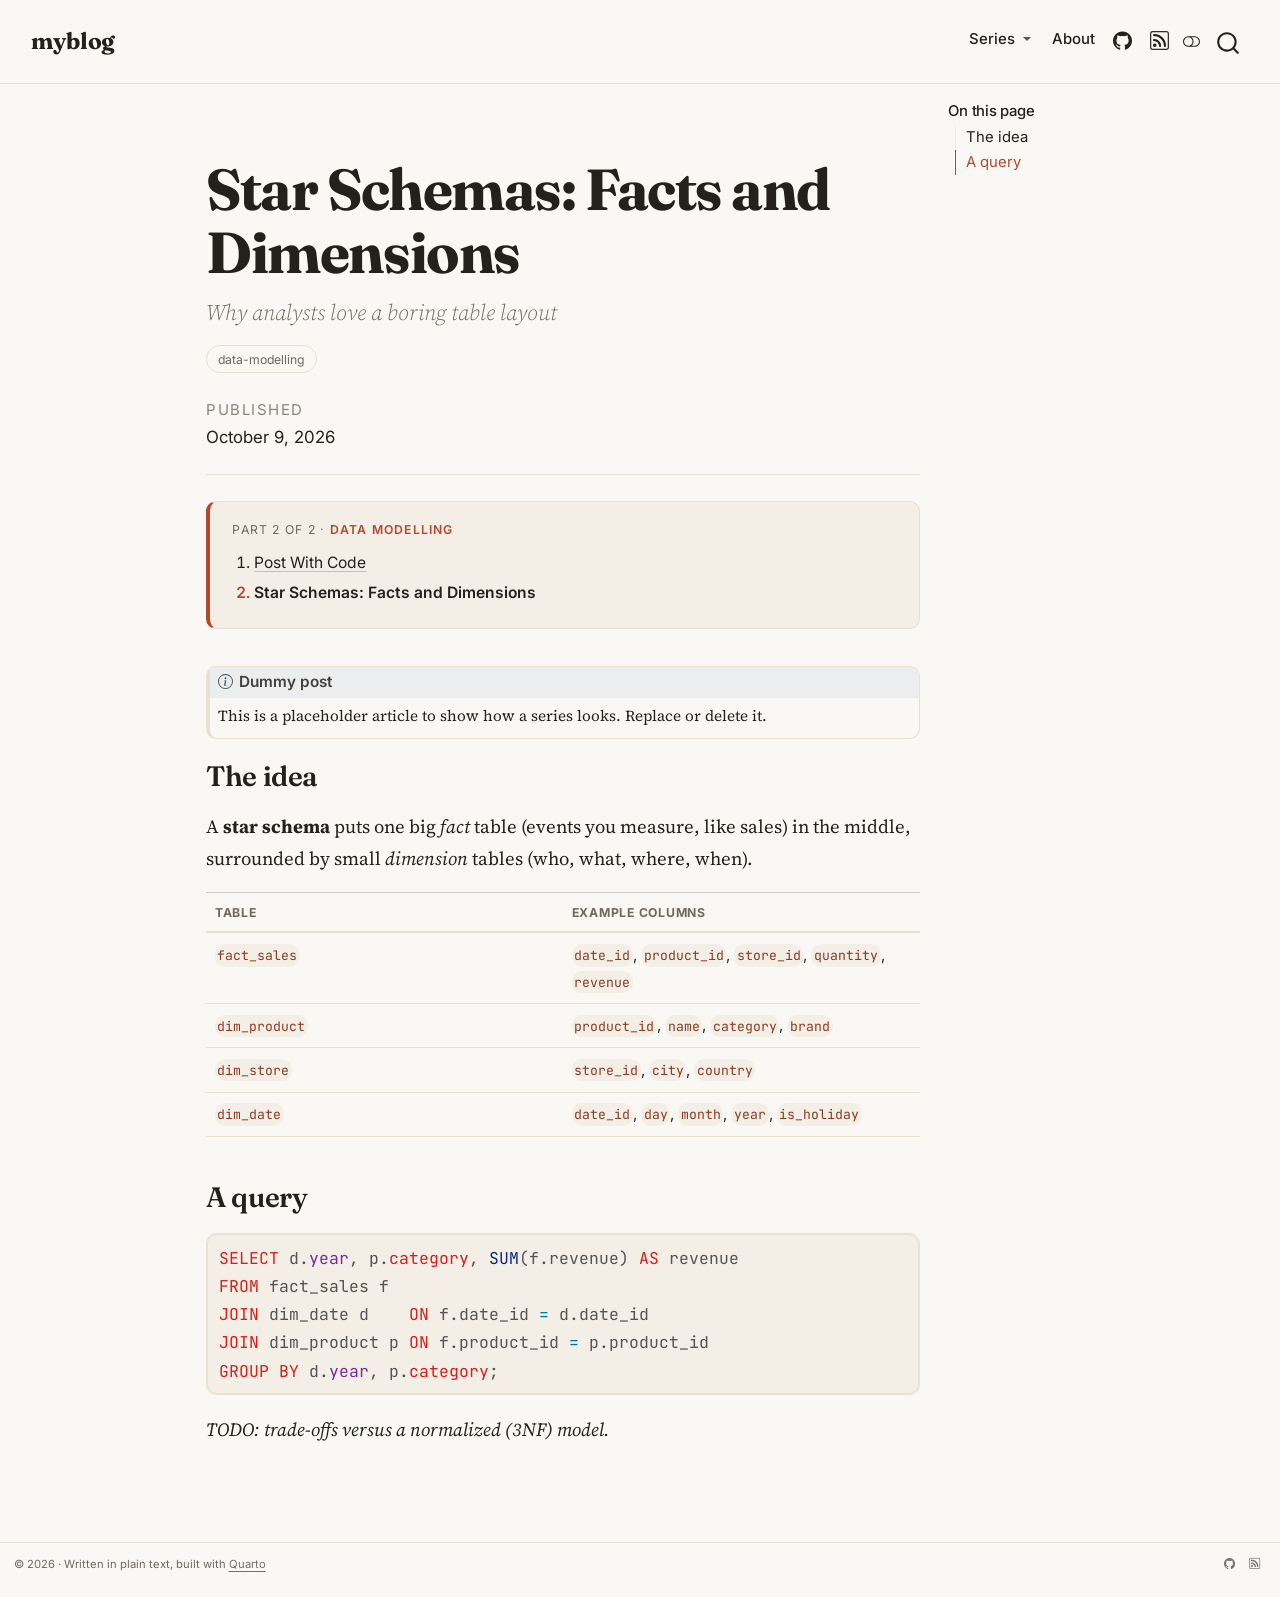
==== commit b5f80c4c: "Built site for gh-pages" ====
--- a/posts/2026-10-09-data-modelling-star-schema/index.html
+++ b/posts/2026-10-09-data-modelling-star-schema/index.html
@@ -2,7 +2,7 @@
 <html xmlns="http://www.w3.org/1999/xhtml" lang="en" xml:lang="en"><head>
 
 <meta charset="utf-8">
-<meta name="generator" content="quarto-1.10.19">
+<meta name="generator" content="quarto-1.11.9">
 
 <meta name="viewport" content="width=device-width, initial-scale=1.0, user-scalable=yes">
 
@@ -74,18 +74,19 @@
 <meta name="quarto:offset" content="../../">
 <script src="../../site_libs/quarto-html/quarto.js" type="module"></script>
 <script src="../../site_libs/quarto-html/tabsets/tabsets.js" type="module"></script>
+<script src="../../site_libs/quarto-html/scrollable-regions/scrollable-regions.js" type="module"></script>
 <script src="../../site_libs/quarto-html/popper.min.js"></script>
 <script src="../../site_libs/quarto-html/tippy.umd.min.js"></script>
 <script src="../../site_libs/quarto-html/anchor.min.js"></script>
 <link href="../../site_libs/quarto-html/tippy.css" rel="stylesheet">
-<link href="../../site_libs/quarto-html/quarto-syntax-highlighting-46bde0743d15085584e985840bca641f.css" rel="stylesheet" class="quarto-color-scheme" id="quarto-text-highlighting-styles">
-<link href="../../site_libs/quarto-html/quarto-syntax-highlighting-dark-e36f500f64efe7cbc6f6454f2710553b.css" rel="stylesheet" class="quarto-color-scheme quarto-color-alternate" id="quarto-text-highlighting-styles">
-<link href="../../site_libs/quarto-html/quarto-syntax-highlighting-46bde0743d15085584e985840bca641f.css" rel="stylesheet" class="quarto-color-scheme-extra" id="quarto-text-highlighting-styles">
+<link href="../../site_libs/quarto-html/quarto-syntax-highlighting-bed28b29ace17ff9f21ffc4dae06dc74.css" rel="stylesheet" class="quarto-color-scheme" id="quarto-text-highlighting-styles">
+<link href="../../site_libs/quarto-html/quarto-syntax-highlighting-dark-475469a60f6de0e064aaf983969c2565.css" rel="stylesheet" class="quarto-color-scheme quarto-color-alternate" id="quarto-text-highlighting-styles">
+<link href="../../site_libs/quarto-html/quarto-syntax-highlighting-bed28b29ace17ff9f21ffc4dae06dc74.css" rel="stylesheet" class="quarto-color-scheme-extra" id="quarto-text-highlighting-styles">
 <script src="../../site_libs/bootstrap/bootstrap.min.js"></script>
 <link href="../../site_libs/bootstrap/bootstrap-icons.css" rel="stylesheet">
-<link href="../../site_libs/bootstrap/bootstrap-b11d441aba3d8cb28b37b365ed7ef431.min.css" rel="stylesheet" append-hash="true" class="quarto-color-scheme" id="quarto-bootstrap" data-mode="light">
-<link href="../../site_libs/bootstrap/bootstrap-dark-6c44ea9e0fedc453d15ab07320824f9f.min.css" rel="stylesheet" append-hash="true" class="quarto-color-scheme quarto-color-alternate" id="quarto-bootstrap" data-mode="dark">
-<link href="../../site_libs/bootstrap/bootstrap-b11d441aba3d8cb28b37b365ed7ef431.min.css" rel="stylesheet" append-hash="true" class="quarto-color-scheme-extra" id="quarto-bootstrap" data-mode="light">
+<link href="../../site_libs/bootstrap/bootstrap-4938ad5acc0bd5562172ef09f5abe43a.min.css" rel="stylesheet" append-hash="true" class="quarto-color-scheme" id="quarto-bootstrap" data-mode="light">
+<link href="../../site_libs/bootstrap/bootstrap-dark-7cdb5491ef3457a8dd3dae2aa55db50f.min.css" rel="stylesheet" append-hash="true" class="quarto-color-scheme quarto-color-alternate" id="quarto-bootstrap" data-mode="dark">
+<link href="../../site_libs/bootstrap/bootstrap-4938ad5acc0bd5562172ef09f5abe43a.min.css" rel="stylesheet" append-hash="true" class="quarto-color-scheme-extra" id="quarto-bootstrap" data-mode="light">
 <script id="quarto-search-options" type="application/json">{
   "location": "navbar",
   "copy-button": false,
@@ -118,7 +119,7 @@
 
 </head>
 
-<body class="nav-fixed quarto-light"><script id="quarto-html-before-body" type="application/javascript">
+<body class="nav-fixed quarto-light"><a id="quarto-skip-link" class="visually-hidden-focusable" href="#quarto-document-content">Skip to main content</a><script id="quarto-html-before-body" type="application/javascript">
     const toggleBodyColorMode = (bsSheetEl) => {
       const mode = bsSheetEl.getAttribute("data-mode");
       const bodyEl = window.document.querySelector("body");
@@ -141,6 +142,7 @@
       for (let i=0; i < toggles.length; i++) {
         const toggle = toggles[i];
         if (toggle) {
+          toggle.setAttribute("aria-checked", alternate ? "true" : "false");
           if (alternate) {
             toggle.classList.add("alternate");
           } else {
@@ -170,13 +172,19 @@
       manageTransitions('#quarto-margin-sidebar .nav-link', true);
       // Switch the toggles
       setColorSchemeToggle(alternate)
-      // Hack to workaround the fact that safari doesn't
-      // properly recolor the scrollbar when toggling (#1455)
+    }
+    // Hack to workaround the fact that safari doesn't
+    // properly recolor the scrollbar when toggling (#1455).
+    // Not run on load: stylesheets are set before first paint there, and
+    // scrolling would undo the scroll to a URL fragment (#14973).
+    // The one pixel nudge keeps the reader where they were.
+    const refreshSafariScrollbar = () => {
       if (navigator.userAgent.indexOf('Safari') > 0 && navigator.userAgent.indexOf('Chrome') == -1) {
         manageTransitions("body", false);
-        window.scrollTo(0, 1);
+        const scrollY = window.scrollY;
+        window.scrollTo(0, scrollY > 0 ? scrollY - 1 : 1);
         setTimeout(() => {
-          window.scrollTo(0, 0);
+          window.scrollTo(0, scrollY);
           manageTransitions("body", true);
         }, 40);
       }
@@ -271,6 +279,7 @@
       // Read the current dark / light value
       let toAlternate = !hasAlternateSentinel();
       toggleColorMode(toAlternate);
+      refreshSafariScrollbar();
       setStyleSentinel(toAlternate);
       toggleGiscusIfUsed(toAlternate, darkModeDefault);
       window.dispatchEvent(new Event('resize'));
@@ -280,6 +289,7 @@
         return;
       const alternate = e.matches
       toggleColorMode(alternate);
+      refreshSafariScrollbar();
       localAlternateSentinel = e.matches ? 'alternate' : 'default'; // this is used alongside local storage!
       toggleGiscusIfUsed(alternate, darkModeDefault);
     });
@@ -293,15 +303,14 @@
 
 <div id="quarto-search-results"></div>
   <header id="quarto-header" class="headroom fixed-top">
-    <nav class="navbar navbar-expand-lg " data-bs-theme="dark">
+    <nav class="navbar navbar-expand-lg " data-bs-theme="dark" aria-label="Site">
       <div class="navbar-container container-fluid">
       <div class="navbar-brand-container mx-auto">
     <a class="navbar-brand" href="../../index.html">
     <span class="navbar-title">myblog</span>
     </a>
   </div>
-            <div id="quarto-search" class="" title="Search"></div>
-          <button class="navbar-toggler" type="button" data-bs-toggle="collapse" data-bs-target="#navbarCollapse" aria-controls="navbarCollapse" role="menu" aria-expanded="false" aria-label="Toggle navigation" onclick="if (window.quartoToggleHeadroom) { window.quartoToggleHeadroom(); }">
+          <button class="navbar-toggler" type="button" data-bs-toggle="collapse" data-bs-target="#navbarCollapse" aria-controls="navbarCollapse" aria-expanded="false" aria-label="Toggle navigation" onclick="if (window.quartoToggleHeadroom) { window.quartoToggleHeadroom(); }">
   <span class="navbar-toggler-icon"></span>
 </button>
           <div class="collapse navbar-collapse" id="navbarCollapse">
@@ -311,6 +320,10 @@
  <span class="menu-text">Series</span>
     </a>
     <ul class="dropdown-menu dropdown-menu-end" aria-labelledby="nav-menu-series">    
+        <li>
+    <a class="dropdown-item" href="../../series/ai-in-my-workflow.html">
+ <span class="dropdown-text">AI in my workflow</span></a>
+  </li>  
         <li>
     <a class="dropdown-item" href="../../series/data-modelling.html">
  <span class="dropdown-text">Data modelling</span></a>
@@ -334,8 +347,9 @@
 </ul>
           </div> <!-- /navcollapse -->
             <div class="quarto-navbar-tools">
-  <a href="" class="quarto-color-scheme-toggle quarto-navigation-tool  px-1" onclick="window.quartoToggleColorScheme(); return false;" title="Toggle dark mode"><i class="bi"></i></a>
+  <button type="button" role="switch" aria-checked="false" class="quarto-color-scheme-toggle quarto-navigation-tool  px-1" onclick="window.quartoToggleColorScheme(); return false;" title="Toggle dark mode" aria-label="Toggle dark mode"><i class="bi"></i></button>
 </div>
+            <div id="quarto-search" class="" title="Search"></div>
       </div> <!-- /container-fluid -->
     </nav>
 </header>
@@ -344,7 +358,7 @@
 <!-- sidebar -->
 <!-- margin-sidebar -->
     <div id="quarto-margin-sidebar" class="sidebar margin-sidebar">
-        <nav id="TOC" role="doc-toc" class="toc-active">
+        <nav id="TOC" role="doc-toc" aria-labelledby="toc-title" class="toc-active">
     <h2 id="toc-title">On this page</h2>
    
   <ul>
@@ -354,7 +368,7 @@
 </nav>
     </div>
 <!-- main -->
-<main class="content" id="quarto-document-content">
+<main class="content" id="quarto-document-content" tabindex="-1">
 
 
 <header id="title-block-header" class="quarto-title-block default">
@@ -457,15 +471,50 @@
   window.document.addEventListener("DOMContentLoaded", function (event) {
     // Ensure there is a toggle, if there isn't float one in the top right
     if (window.document.querySelector('.quarto-color-scheme-toggle') === null) {
-      const a = window.document.createElement('a');
-      a.classList.add('top-right');
-      a.classList.add('quarto-color-scheme-toggle');
-      a.href = "";
-      a.onclick = function() { try { window.quartoToggleColorScheme(); } catch {} return false; };
+      const toggle = window.document.createElement('button');
+      toggle.type = "button";
+      toggle.setAttribute("role", "switch");
+      toggle.setAttribute("aria-checked", "false");
+      toggle.classList.add('top-right');
+      toggle.classList.add('quarto-color-scheme-toggle');
+      toggle.setAttribute("aria-label", "Toggle dark mode");
+      toggle.onclick = function() { try { window.quartoToggleColorScheme(); } catch {} return false; };
       const i = window.document.createElement("i");
       i.classList.add('bi');
-      a.appendChild(i);
-      window.document.body.appendChild(a);
+      toggle.appendChild(i);
+      // Put the toggle in a landmark of its own, so that landmark navigation
+      // can reach it.
+      //
+      // The container is always a fresh direct child of body, and the toggle is
+      // never moved into page furniture that the theme or the author controls.
+      // The toggle is positioned against the page, so any ancestor that
+      // establishes a containing block captures it: a positioned element or a
+      // grid for position: absolute, and transform, filter, will-change or
+      // contain for position: fixed. A direct child of body has none of these
+      // to inherit, and the shift when one appears is silent and visual.
+      //
+      // ARIA says a document should have at most one banner, and axe reports a
+      // duplicate whether or not the banners carry distinct labels. So use a
+      // header when the page has no banner yet, and a named region otherwise.
+      //
+      // A header is a banner wherever it sits, unless it is inside sectioning
+      // content, so this cannot just look at the children of body: a custom
+      // page layout wraps the title block header in a plain div. An explicit
+      // role="banner" always counts.
+      const sectioning = 'article, aside, main, nav, section, [role="article"], [role="complementary"], [role="main"], [role="navigation"], [role="region"]';
+      const hasBanner = Array.from(
+        window.document.querySelectorAll('header:not([role]), [role="banner"]')
+      ).some(function(el) {
+        return el.hasAttribute("role") || el.closest(sectioning) === null;
+      });
+      const container = window.document.createElement(hasBanner ? "div" : "header");
+      if (hasBanner) {
+        container.setAttribute("role", "region");
+        container.setAttribute("aria-label", "Toggle dark mode");
+      }
+      container.classList.add('quarto-color-scheme-toggle-container');
+      container.appendChild(toggle);
+      window.document.body.appendChild(container);
     }
     setColorSchemeToggle(hasAlternateSentinel())
     const icon = "";
@@ -540,11 +589,30 @@
       var localhostRegex = new RegExp(/^(?:http|https):\/\/localhost\:?[0-9]*\//);
       var mailtoRegex = new RegExp(/^mailto:/);
         var filterRegex = new RegExp("https:\/\/ktruongme\.github\.io");
+      const newWindowLabel = "(opens in a new tab)";
+      const newWindowNoteId = "quarto-ext-newwindow-label";
+      // Links reference one hidden label through aria-describedby, so the
+      // announcement never changes their accessible name.
+      var describeNewWindow = (link) => {
+        if (!window.document.getElementById(newWindowNoteId)) {
+          var newWindowNote = window.document.createElement("span");
+          newWindowNote.id = newWindowNoteId;
+          newWindowNote.hidden = true;
+          newWindowNote.textContent = newWindowLabel;
+          window.document.body.appendChild(newWindowNote);
+        }
+        var describedBy = (link.getAttribute("aria-describedby") || "").split(/\s+/).filter(Boolean);
+        if (!describedBy.includes(newWindowNoteId)) {
+          describedBy.push(newWindowNoteId);
+          link.setAttribute("aria-describedby", describedBy.join(" "));
+        }
+      }
       var isInternal = (href) => {
           return filterRegex.test(href) || localhostRegex.test(href) || mailtoRegex.test(href);
       }
       // Inspect non-navigation links and adorn them if external
-     var links = window.document.querySelectorAll('a[href]:not(.nav-link):not(.navbar-brand):not(.toc-action):not(.sidebar-link):not(.sidebar-item-toggle):not(.pagination-link):not(.no-external):not([aria-hidden]):not(.dropdown-item):not(.quarto-navigation-tool):not(.about-link)');
+      window.quartoDecorateExternalLinks = function (root) {
+     var links = (root || window.document).querySelectorAll('a[href]:not(.nav-link):not(.navbar-brand):not(.toc-action):not(.sidebar-link):not(.sidebar-item-toggle):not(.pagination-link):not(.no-external):not([aria-hidden]):not(.dropdown-item):not(.quarto-navigation-tool):not(.about-link)');
       for (var i=0; i<links.length; i++) {
         const link = links[i];
         if (!isInternal(link.href)) {
@@ -558,8 +626,70 @@
             if (link.getAttribute("rel") === null) {
               link.setAttribute("rel", "noopener");
             }
-        }
-      }
+            describeNewWindow(link);
+          if (!link.classList.contains('no-external-icon')) {
+          }
+        }
+      }
+      };
+      window.quartoDecorateExternalLinks(window.document);
+    // Esc closes the popup (WCAG 1.4.13) and focus leaving both trigger and
+    // popup closes it (WCAG 2.4.11); tippy handles neither for interactive popups.
+    const hideOnEscAndFocusOut = {
+      name: 'hideOnEscAndFocusOut',
+      defaultValue: true,
+      fn(instance) {
+        const dismiss = () => {
+          // A show scheduled by the trigger delay would otherwise reopen it
+          instance.clearDelayTimeouts();
+          instance.hide();
+        };
+        const onKeyDown = (event) => {
+          if (event.key !== 'Escape') {
+            return;
+          }
+          // Keep Esc from also reaching page handlers (e.g. reveal.js overview),
+          // except an open reveal.js slide menu, which Esc should close too.
+          // The menu handles keys only when its keyboard option is on.
+          const menuHandlesEsc = window.Reveal?.getPlugin?.('menu')?.isOpen() &&
+            window.Reveal.getConfig().menu?.keyboard !== false;
+          if (!menuHandlesEsc) {
+            event.stopPropagation();
+          }
+          if (instance.popper.contains(window.document.activeElement)) {
+            // Disabled while refocusing so the focus trigger does not reopen it
+            instance.disable();
+            instance.reference.focus();
+            instance.enable();
+          }
+          dismiss();
+        };
+        const onFocusOut = (event) => {
+          const target = event.relatedTarget;
+          if (target && !instance.reference.contains(target) &&
+              !instance.popper.contains(target)) {
+            dismiss();
+          }
+        };
+        // On the trigger too: a click trigger (code-annotations: select) has no
+        // blur handling. Attached for the instance's lifetime so leaving the
+        // trigger also cancels a show still pending on the trigger delay.
+        instance.reference.addEventListener('focusout', onFocusOut);
+        return {
+          onShow() {
+            window.document.addEventListener('keydown', onKeyDown, true);
+            instance.popper.addEventListener('focusout', onFocusOut);
+          },
+          onHide() {
+            window.document.removeEventListener('keydown', onKeyDown, true);
+            instance.popper.removeEventListener('focusout', onFocusOut);
+          },
+          onDestroy() {
+            instance.reference.removeEventListener('focusout', onFocusOut);
+          },
+        };
+      },
+    };
     function tippyHover(el, contentFn, onTriggerFn, onUntriggerFn) {
       const config = {
         allowHTML: true,
@@ -573,6 +703,7 @@
         interactiveBorder: 10,
         theme: 'quarto',
         placement: 'bottom-start',
+        plugins: [hideOnEscAndFocusOut],
       };
       if (contentFn) {
         config.content = contentFn;
@@ -735,44 +866,54 @@
           const lineIds = lines.map((line) => {
             return targetCell + "-" + line;
           })
-          let top = null;
-          let height = null;
-          let parent = null;
+          // Each band is positioned against its own containing block, which is
+          // not the offsetParent of the lines, so place it from client rects.
+          const placeBand = (band, firstEl, lastEl, codeBlock) => {
+            const container = band.offsetParent;
+            if (container === null) {
+              return;
+            }
+            const containerRect = container.getBoundingClientRect();
+            // Reveal.js scales slides with a transform, so convert client
+            // pixels back to the CSS pixels of the container.
+            const scale = containerRect.height / container.offsetHeight || 1;
+            const firstRect = firstEl.getBoundingClientRect();
+            const lastRect = lastEl.getBoundingClientRect();
+            const top = (firstRect.top - containerRect.top) / scale - container.clientTop + container.scrollTop;
+            const height = (lastRect.bottom - firstRect.top) / scale;
+            band.style.top = top - 2 + "px";
+            band.style.height = height + 4 + "px";
+            if (codeBlock) {
+              // Without the copy button wrapper, the containing block is wider
+              // than the code block, so span the code block explicitly.
+              const blockRect = codeBlock.getBoundingClientRect();
+              band.style.left = (blockRect.left - containerRect.left) / scale - container.clientLeft + container.scrollLeft + "px";
+              band.style.width = blockRect.width / scale + "px";
+            }
+          };
           if (lineIds.length > 0) {
-              //compute the position of the single el (top and bottom and make a div)
-              const el = window.document.getElementById(lineIds[0]);
-              top = el.offsetTop;
-              height = el.offsetHeight;
-              parent = el.parentElement.parentElement;
-            if (lineIds.length > 1) {
-              const lastEl = window.document.getElementById(lineIds[lineIds.length - 1]);
-              const bottom = lastEl.offsetTop + lastEl.offsetHeight;
-              height = bottom - top;
+            const el = window.document.getElementById(lineIds[0]);
+            const lastEl = window.document.getElementById(lineIds[lineIds.length - 1]);
+            const parent = el.parentElement.parentElement;
+            // cook up a div (if necessary) and position it
+            let div = window.document.getElementById("code-annotation-line-highlight");
+            if (div === null) {
+              div = window.document.createElement("div");
+              div.setAttribute("id", "code-annotation-line-highlight");
+              div.style.position = 'absolute';
+              parent.appendChild(div);
             }
-            if (top !== null && height !== null && parent !== null) {
-              // cook up a div (if necessary) and position it 
-              let div = window.document.getElementById("code-annotation-line-highlight");
-              if (div === null) {
-                div = window.document.createElement("div");
-                div.setAttribute("id", "code-annotation-line-highlight");
-                div.style.position = 'absolute';
-                parent.appendChild(div);
-              }
-              div.style.top = top - 2 + "px";
-              div.style.height = height + 4 + "px";
-              div.style.left = 0;
-              let gutterDiv = window.document.getElementById("code-annotation-line-highlight-gutter");
-              if (gutterDiv === null) {
-                gutterDiv = window.document.createElement("div");
-                gutterDiv.setAttribute("id", "code-annotation-line-highlight-gutter");
-                gutterDiv.style.position = 'absolute';
-                const codeCell = window.document.getElementById(targetCell);
-                const gutter = codeCell.querySelector('.code-annotation-gutter');
-                gutter.appendChild(gutterDiv);
-              }
-              gutterDiv.style.top = top - 2 + "px";
-              gutterDiv.style.height = height + 4 + "px";
+            placeBand(div, el, lastEl, parent.closest("div.sourceCode") || parent);
+            let gutterDiv = window.document.getElementById("code-annotation-line-highlight-gutter");
+            if (gutterDiv === null) {
+              gutterDiv = window.document.createElement("div");
+              gutterDiv.setAttribute("id", "code-annotation-line-highlight-gutter");
+              gutterDiv.style.position = 'absolute';
+              const codeCell = window.document.getElementById(targetCell);
+              const gutter = codeCell.querySelector('.code-annotation-gutter');
+              gutter.appendChild(gutterDiv);
             }
+            placeBand(gutterDiv, el, lastEl);
             selectedAnnoteEl = annoteEl;
           }
         };
@@ -870,6 +1011,9 @@
       }
     }
   });
+  </script>
+  <script type="application/javascript">
+  window.quartoScrollableRegionsLabels = {"code":"Scrollable code","output":"Scrollable output"};
   </script>
 </div> <!-- /content -->
 <footer class="footer">
--- a/site_libs/quarto-html/quarto-syntax-highlighting-bed28b29ace17ff9f21ffc4dae06dc74.css
+++ b/site_libs/quarto-html/quarto-syntax-highlighting-bed28b29ace17ff9f21ffc4dae06dc74.css
@@ -0,0 +1,233 @@
+/* quarto syntax highlight colors */
+:root {
+  --quarto-hl-ot-color: #d91e18;
+  --quarto-hl-at-color: #a55a00;
+  --quarto-hl-ss-color: #008000;
+  --quarto-hl-an-color: #696969;
+  --quarto-hl-fu-color: #06287e;
+  --quarto-hl-st-color: #008000;
+  --quarto-hl-cf-color: #d91e18;
+  --quarto-hl-op-color: #00769e;
+  --quarto-hl-er-color: #7928a1;
+  --quarto-hl-bn-color: #7928a1;
+  --quarto-hl-al-color: #7928a1;
+  --quarto-hl-va-color: #a55a00;
+  --quarto-hl-bu-color: inherit;
+  --quarto-hl-ex-color: inherit;
+  --quarto-hl-pp-color: #7928a1;
+  --quarto-hl-in-color: #696969;
+  --quarto-hl-vs-color: #008000;
+  --quarto-hl-wa-color: #696969;
+  --quarto-hl-do-color: #696969;
+  --quarto-hl-im-color: inherit;
+  --quarto-hl-ch-color: #008000;
+  --quarto-hl-dt-color: #7928a1;
+  --quarto-hl-fl-color: #a55a00;
+  --quarto-hl-co-color: #696969;
+  --quarto-hl-cv-color: #696969;
+  --quarto-hl-cn-color: #d91e18;
+  --quarto-hl-sc-color: #00769e;
+  --quarto-hl-dv-color: #7928a1;
+  --quarto-hl-kw-color: #d91e18;
+}
+
+/* other quarto variables */
+:root {
+  --quarto-font-monospace: "JetBrains Mono", ui-monospace, monospace;
+}
+
+/* syntax highlight based on Pandoc's rules */
+pre > code.sourceCode > span {
+  color: #545454;
+}
+
+code.sourceCode > span {
+  color: #545454;
+}
+
+div.sourceCode,
+div.sourceCode pre.sourceCode {
+  color: #545454;
+}
+
+/* Normal */
+code span {
+  color: #545454;
+}
+
+/* Alert */
+code span.al {
+  color: #7928a1;
+  font-style: inherit;
+}
+
+/* Annotation */
+code span.an {
+  color: #696969;
+  font-style: inherit;
+}
+
+/* Attribute */
+code span.at {
+  color: #a55a00;
+  font-style: inherit;
+}
+
+/* BaseN */
+code span.bn {
+  color: #7928a1;
+  font-style: inherit;
+}
+
+/* BuiltIn */
+code span.bu {
+  font-style: inherit;
+}
+
+/* ControlFlow */
+code span.cf {
+  color: #d91e18;
+  font-style: inherit;
+}
+
+/* Char */
+code span.ch {
+  color: #008000;
+  font-style: inherit;
+}
+
+/* Constant */
+code span.cn {
+  color: #d91e18;
+  font-style: inherit;
+}
+
+/* Comment */
+code span.co {
+  color: #696969;
+  font-style: inherit;
+}
+
+/* CommentVar */
+code span.cv {
+  color: #696969;
+  font-style: italic;
+}
+
+/* Documentation */
+code span.do {
+  color: #696969;
+  font-style: italic;
+}
+
+/* DataType */
+code span.dt {
+  color: #7928a1;
+  font-style: inherit;
+}
+
+/* DecVal */
+code span.dv {
+  color: #7928a1;
+  font-style: inherit;
+}
+
+/* Error */
+code span.er {
+  color: #7928a1;
+  font-style: inherit;
+}
+
+/* Extension */
+code span.ex {
+  font-style: inherit;
+}
+
+/* Float */
+code span.fl {
+  color: #a55a00;
+  font-style: inherit;
+}
+
+/* Function */
+code span.fu {
+  color: #06287e;
+  font-style: inherit;
+}
+
+/* Import */
+code span.im {
+  font-style: inherit;
+}
+
+/* Information */
+code span.in {
+  color: #696969;
+  font-style: inherit;
+}
+
+/* Keyword */
+code span.kw {
+  color: #d91e18;
+  font-style: inherit;
+}
+
+/* Operator */
+code span.op {
+  color: #00769e;
+  font-style: inherit;
+}
+
+/* Other */
+code span.ot {
+  color: #d91e18;
+  font-style: inherit;
+}
+
+/* Preprocessor */
+code span.pp {
+  color: #7928a1;
+  font-style: inherit;
+}
+
+/* SpecialChar */
+code span.sc {
+  color: #00769e;
+  font-style: inherit;
+}
+
+/* SpecialString */
+code span.ss {
+  color: #008000;
+  font-style: inherit;
+}
+
+/* String */
+code span.st {
+  color: #008000;
+  font-style: inherit;
+}
+
+/* Variable */
+code span.va {
+  color: #a55a00;
+  font-style: inherit;
+}
+
+/* VerbatimString */
+code span.vs {
+  color: #008000;
+  font-style: inherit;
+}
+
+/* Warning */
+code span.wa {
+  color: #696969;
+  font-style: italic;
+}
+
+.prevent-inlining {
+  content: "</";
+}
+
+/*# sourceMappingURL=ca3bab91d4328a3215d3e625f22cb320.css.map */
--- a/site_libs/quarto-html/quarto-syntax-highlighting-dark-475469a60f6de0e064aaf983969c2565.css
+++ b/site_libs/quarto-html/quarto-syntax-highlighting-dark-475469a60f6de0e064aaf983969c2565.css
@@ -0,0 +1,234 @@
+/* quarto syntax highlight colors */
+:root {
+  --quarto-hl-ot-color: #ffa07a;
+  --quarto-hl-at-color: #ffd700;
+  --quarto-hl-ss-color: #abe338;
+  --quarto-hl-an-color: #d4d0ab;
+  --quarto-hl-fu-color: #ffd700;
+  --quarto-hl-st-color: #abe338;
+  --quarto-hl-cf-color: #ffa07a;
+  --quarto-hl-op-color: #00e0e0;
+  --quarto-hl-er-color: #dcc6e0;
+  --quarto-hl-bn-color: #dcc6e0;
+  --quarto-hl-al-color: #dcc6e0;
+  --quarto-hl-va-color: #f5ab35;
+  --quarto-hl-bu-color: #f5ab35;
+  --quarto-hl-ex-color: #ffd700;
+  --quarto-hl-pp-color: #dcc6e0;
+  --quarto-hl-in-color: #d4d0ab;
+  --quarto-hl-vs-color: #abe338;
+  --quarto-hl-wa-color: #d4d0ab;
+  --quarto-hl-do-color: #d4d0ab;
+  --quarto-hl-ch-color: #abe338;
+  --quarto-hl-dt-color: #dcc6e0;
+  --quarto-hl-fl-color: #f5ab35;
+  --quarto-hl-co-color: #d4d0ab;
+  --quarto-hl-cv-color: #d4d0ab;
+  --quarto-hl-cn-color: #ffa07a;
+  --quarto-hl-sc-color: #00e0e0;
+  --quarto-hl-dv-color: #dcc6e0;
+  --quarto-hl-kw-color: #ffa07a;
+}
+
+/* other quarto variables */
+:root {
+  --quarto-font-monospace: "JetBrains Mono", ui-monospace, monospace;
+}
+
+/* syntax highlight based on Pandoc's rules */
+pre > code.sourceCode > span {
+  color: #f8f8f2;
+}
+
+code.sourceCode > span {
+  color: #f8f8f2;
+}
+
+div.sourceCode,
+div.sourceCode pre.sourceCode {
+  color: #f8f8f2;
+}
+
+/* Normal */
+code span {
+  color: #f8f8f2;
+}
+
+/* Alert */
+code span.al {
+  color: #dcc6e0;
+  font-style: inherit;
+}
+
+/* Annotation */
+code span.an {
+  color: #d4d0ab;
+  font-style: inherit;
+}
+
+/* Attribute */
+code span.at {
+  color: #ffd700;
+  font-style: inherit;
+}
+
+/* BaseN */
+code span.bn {
+  color: #dcc6e0;
+  font-style: inherit;
+}
+
+/* BuiltIn */
+code span.bu {
+  color: #f5ab35;
+  font-style: inherit;
+}
+
+/* ControlFlow */
+code span.cf {
+  color: #ffa07a;
+  font-style: inherit;
+}
+
+/* Char */
+code span.ch {
+  color: #abe338;
+  font-style: inherit;
+}
+
+/* Constant */
+code span.cn {
+  color: #ffa07a;
+  font-style: inherit;
+}
+
+/* Comment */
+code span.co {
+  color: #d4d0ab;
+  font-style: inherit;
+}
+
+/* CommentVar */
+code span.cv {
+  color: #d4d0ab;
+  font-style: italic;
+}
+
+/* Documentation */
+code span.do {
+  color: #d4d0ab;
+  font-style: italic;
+}
+
+/* DataType */
+code span.dt {
+  color: #dcc6e0;
+  font-style: inherit;
+}
+
+/* DecVal */
+code span.dv {
+  color: #dcc6e0;
+  font-style: inherit;
+}
+
+/* Error */
+code span.er {
+  color: #dcc6e0;
+  font-style: inherit;
+}
+
+/* Extension */
+code span.ex {
+  color: #ffd700;
+  font-style: inherit;
+}
+
+/* Float */
+code span.fl {
+  color: #f5ab35;
+  font-style: inherit;
+}
+
+/* Function */
+code span.fu {
+  color: #ffd700;
+  font-style: inherit;
+}
+
+/* Import */
+code span.im {
+  font-style: inherit;
+}
+
+/* Information */
+code span.in {
+  color: #d4d0ab;
+  font-style: inherit;
+}
+
+/* Keyword */
+code span.kw {
+  color: #ffa07a;
+  font-style: inherit;
+}
+
+/* Operator */
+code span.op {
+  color: #00e0e0;
+  font-style: inherit;
+}
+
+/* Other */
+code span.ot {
+  color: #ffa07a;
+  font-style: inherit;
+}
+
+/* Preprocessor */
+code span.pp {
+  color: #dcc6e0;
+  font-style: inherit;
+}
+
+/* SpecialChar */
+code span.sc {
+  color: #00e0e0;
+  font-style: inherit;
+}
+
+/* SpecialString */
+code span.ss {
+  color: #abe338;
+  font-style: inherit;
+}
+
+/* String */
+code span.st {
+  color: #abe338;
+  font-style: inherit;
+}
+
+/* Variable */
+code span.va {
+  color: #f5ab35;
+  font-style: inherit;
+}
+
+/* VerbatimString */
+code span.vs {
+  color: #abe338;
+  font-style: inherit;
+}
+
+/* Warning */
+code span.wa {
+  color: #d4d0ab;
+  font-style: italic;
+}
+
+.prevent-inlining {
+  content: "</";
+}
+
+/*# sourceMappingURL=ad025b45ea6832998712b8bf2be883a9.css.map */
--- a/site_libs/quarto-html/quarto-syntax-highlighting-bed28b29ace17ff9f21ffc4dae06dc74.css
+++ b/site_libs/quarto-html/quarto-syntax-highlighting-bed28b29ace17ff9f21ffc4dae06dc74.css
@@ -0,0 +1,233 @@
+/* quarto syntax highlight colors */
+:root {
+  --quarto-hl-ot-color: #d91e18;
+  --quarto-hl-at-color: #a55a00;
+  --quarto-hl-ss-color: #008000;
+  --quarto-hl-an-color: #696969;
+  --quarto-hl-fu-color: #06287e;
+  --quarto-hl-st-color: #008000;
+  --quarto-hl-cf-color: #d91e18;
+  --quarto-hl-op-color: #00769e;
+  --quarto-hl-er-color: #7928a1;
+  --quarto-hl-bn-color: #7928a1;
+  --quarto-hl-al-color: #7928a1;
+  --quarto-hl-va-color: #a55a00;
+  --quarto-hl-bu-color: inherit;
+  --quarto-hl-ex-color: inherit;
+  --quarto-hl-pp-color: #7928a1;
+  --quarto-hl-in-color: #696969;
+  --quarto-hl-vs-color: #008000;
+  --quarto-hl-wa-color: #696969;
+  --quarto-hl-do-color: #696969;
+  --quarto-hl-im-color: inherit;
+  --quarto-hl-ch-color: #008000;
+  --quarto-hl-dt-color: #7928a1;
+  --quarto-hl-fl-color: #a55a00;
+  --quarto-hl-co-color: #696969;
+  --quarto-hl-cv-color: #696969;
+  --quarto-hl-cn-color: #d91e18;
+  --quarto-hl-sc-color: #00769e;
+  --quarto-hl-dv-color: #7928a1;
+  --quarto-hl-kw-color: #d91e18;
+}
+
+/* other quarto variables */
+:root {
+  --quarto-font-monospace: "JetBrains Mono", ui-monospace, monospace;
+}
+
+/* syntax highlight based on Pandoc's rules */
+pre > code.sourceCode > span {
+  color: #545454;
+}
+
+code.sourceCode > span {
+  color: #545454;
+}
+
+div.sourceCode,
+div.sourceCode pre.sourceCode {
+  color: #545454;
+}
+
+/* Normal */
+code span {
+  color: #545454;
+}
+
+/* Alert */
+code span.al {
+  color: #7928a1;
+  font-style: inherit;
+}
+
+/* Annotation */
+code span.an {
+  color: #696969;
+  font-style: inherit;
+}
+
+/* Attribute */
+code span.at {
+  color: #a55a00;
+  font-style: inherit;
+}
+
+/* BaseN */
+code span.bn {
+  color: #7928a1;
+  font-style: inherit;
+}
+
+/* BuiltIn */
+code span.bu {
+  font-style: inherit;
+}
+
+/* ControlFlow */
+code span.cf {
+  color: #d91e18;
+  font-style: inherit;
+}
+
+/* Char */
+code span.ch {
+  color: #008000;
+  font-style: inherit;
+}
+
+/* Constant */
+code span.cn {
+  color: #d91e18;
+  font-style: inherit;
+}
+
+/* Comment */
+code span.co {
+  color: #696969;
+  font-style: inherit;
+}
+
+/* CommentVar */
+code span.cv {
+  color: #696969;
+  font-style: italic;
+}
+
+/* Documentation */
+code span.do {
+  color: #696969;
+  font-style: italic;
+}
+
+/* DataType */
+code span.dt {
+  color: #7928a1;
+  font-style: inherit;
+}
+
+/* DecVal */
+code span.dv {
+  color: #7928a1;
+  font-style: inherit;
+}
+
+/* Error */
+code span.er {
+  color: #7928a1;
+  font-style: inherit;
+}
+
+/* Extension */
+code span.ex {
+  font-style: inherit;
+}
+
+/* Float */
+code span.fl {
+  color: #a55a00;
+  font-style: inherit;
+}
+
+/* Function */
+code span.fu {
+  color: #06287e;
+  font-style: inherit;
+}
+
+/* Import */
+code span.im {
+  font-style: inherit;
+}
+
+/* Information */
+code span.in {
+  color: #696969;
+  font-style: inherit;
+}
+
+/* Keyword */
+code span.kw {
+  color: #d91e18;
+  font-style: inherit;
+}
+
+/* Operator */
+code span.op {
+  color: #00769e;
+  font-style: inherit;
+}
+
+/* Other */
+code span.ot {
+  color: #d91e18;
+  font-style: inherit;
+}
+
+/* Preprocessor */
+code span.pp {
+  color: #7928a1;
+  font-style: inherit;
+}
+
+/* SpecialChar */
+code span.sc {
+  color: #00769e;
+  font-style: inherit;
+}
+
+/* SpecialString */
+code span.ss {
+  color: #008000;
+  font-style: inherit;
+}
+
+/* String */
+code span.st {
+  color: #008000;
+  font-style: inherit;
+}
+
+/* Variable */
+code span.va {
+  color: #a55a00;
+  font-style: inherit;
+}
+
+/* VerbatimString */
+code span.vs {
+  color: #008000;
+  font-style: inherit;
+}
+
+/* Warning */
+code span.wa {
+  color: #696969;
+  font-style: italic;
+}
+
+.prevent-inlining {
+  content: "</";
+}
+
+/*# sourceMappingURL=ca3bab91d4328a3215d3e625f22cb320.css.map */
